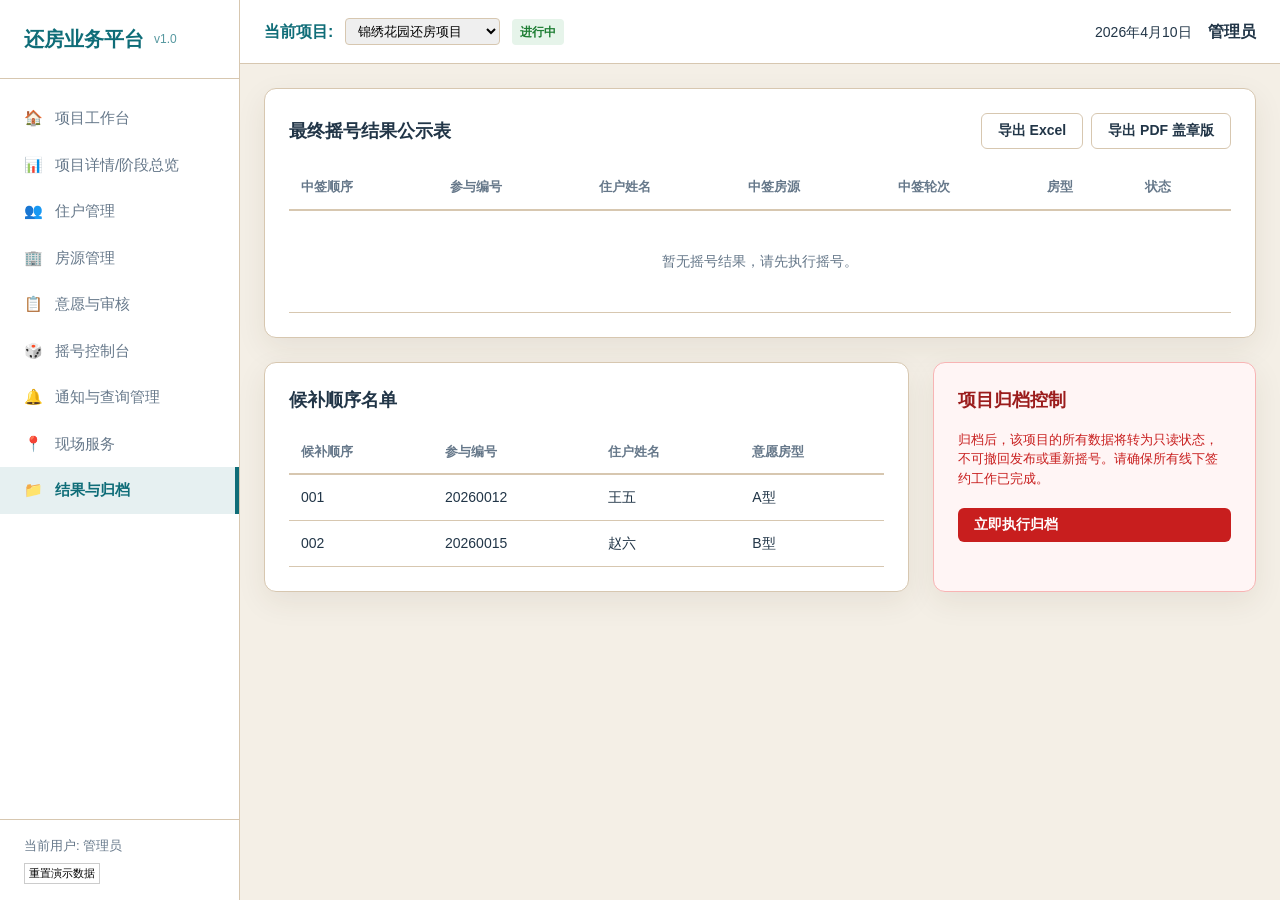
==== prototype/archive.html @ 86dc500d "添加策划方案和第一版原型" ====
<!DOCTYPE html>
<html lang="zh-CN">
<head>
  <meta charset="UTF-8">
  <meta name="viewport" content="width=device-width, initial-scale=1.0">
  <title>结果与归档 - 还房业务平台</title>
  <link rel="stylesheet" href="assets/css/style.css">
</head>
<body>
  <div class="sidebar"></div>
  <div class="main">
    <div class="top-bar"></div>
    <div class="content">
      <div class="card">
        <div class="card-title">
          <span>最终摇号结果公示表</span>
          <div class="flex gap-2">
            <button class="btn btn-secondary">导出 Excel</button>
            <button class="btn btn-secondary">导出 PDF 盖章版</button>
          </div>
        </div>
        
        <div class="table-container">
          <table id="final-results-table">
            <thead>
              <tr>
                <th>中签顺序</th>
                <th>参与编号</th>
                <th>住户姓名</th>
                <th>中签房源</th>
                <th>中签轮次</th>
                <th>房型</th>
                <th>状态</th>
              </tr>
            </thead>
            <tbody>
              <!-- Results will be rendered here -->
            </tbody>
          </table>
        </div>
      </div>

      <div style="display: grid; grid-template-columns: 2fr 1fr; gap: 24px;">
        <div class="card">
          <div class="card-title">候补顺序名单</div>
          <table style="font-size: 13px;">
            <thead>
              <tr>
                <th>候补顺序</th>
                <th>参与编号</th>
                <th>住户姓名</th>
                <th>意愿房型</th>
              </tr>
            </thead>
            <tbody>
              <tr><td>001</td><td>20260012</td><td>王五</td><td>A型</td></tr>
              <tr><td>002</td><td>20260015</td><td>赵六</td><td>B型</td></tr>
            </tbody>
          </table>
        </div>
        <div class="card" style="border-color: #f8b4b4; background: #fff5f5;">
          <div class="card-title" style="color: #9b1c1c;">项目归档控制</div>
          <p style="font-size: 13px; color: #c81e1e; margin-bottom: 20px;">
            归档后，该项目的所有数据将转为只读状态，不可撤回发布或重新摇号。请确保所有线下签约工作已完成。
          </p>
          <button class="btn btn-primary" style="background: #c81e1e; width: 100%;" onclick="archiveProject()" id="archive-btn">立即执行归档</button>
        </div>
      </div>
    </div>
  </div>

  <script src="assets/js/app.js"></script>
  <script>
    function archiveProject() {
      if (!confirm('确认归档项目？归档后将不可修改数据。')) return;
      PrototypeState.data.archivedState = true;
      PrototypeState.data.projects.find(p => p.id === PrototypeState.data.currentProjectId).status = '已归档';
      PrototypeState.save();
      location.reload();
    }

    document.addEventListener('DOMContentLoaded', () => {
      UI.renderSidebar('archive');
      UI.renderTopBar();

      const results = PrototypeState.data.lotteryResults || [];
      const tbody = document.querySelector('#final-results-table tbody');
      const isArchived = PrototypeState.data.archivedState;

      if (isArchived) {
        const btn = document.getElementById('archive-btn');
        btn.textContent = '项目已归档';
        btn.disabled = true;
        btn.style.background = '#ccc';
      }

      if (results.length === 0) {
        tbody.innerHTML = '<tr><td colspan="7" style="text-align: center; padding: 40px; color: var(--muted);">暂无摇号结果，请先执行摇号。</td></tr>';
      } else {
        tbody.innerHTML = results.map((r, i) => `
          <tr>
            <td>${(i + 1).toString().padStart(3, '0')}</td>
            <td style="font-family: monospace;">${r.householdId}</td>
            <td>${r.name}</td>
            <td style="font-weight: 700;">${r.unit}</td>
            <td>${r.round}轮</td>
            <td>${r.unit.startsWith('1') ? 'A型' : 'B型'}</td>
            <td><span class="badge badge-success">已中签</span></td>
          </tr>
        `).join('');
      }
    });
  </script>
</body>
</html>
---- prototype/assets/css/style.css ----
:root {
  --bg: #f4efe6;
  --paper: rgba(255, 251, 245, 0.96);
  --ink: #213547;
  --muted: #66788a;
  --line: #d7c7b0;
  --accent: #0f6d78;
  --accent-soft: rgba(15, 109, 120, 0.1);
  --gold: #b9873d;
  --gold-soft: rgba(185, 135, 61, 0.1);
  --shadow: 0 10px 30px rgba(58, 46, 28, 0.08);
  --radius: 12px;
  --sidebar-width: 240px;
}

* {
  box-sizing: border-box;
  margin: 0;
  padding: 0;
}

body {
  font-family: "PingFang SC", "Hiragino Sans GB", "Microsoft YaHei", sans-serif;
  color: var(--ink);
  background: var(--bg);
  line-height: 1.5;
  display: flex;
  min-height: 100vh;
}

/* Sidebar */
.sidebar {
  width: var(--sidebar-width);
  background: #fff;
  border-right: 1px solid var(--line);
  display: flex;
  flex-direction: column;
  position: fixed;
  height: 100vh;
  z-index: 100;
}

.sidebar-header {
  padding: 24px;
  border-bottom: 1px solid var(--line);
}

.sidebar-logo {
  font-size: 20px;
  font-weight: 700;
  color: var(--accent);
  display: flex;
  align-items: center;
  gap: 10px;
}

.sidebar-nav {
  flex: 1;
  padding: 16px 0;
  overflow-y: auto;
}

.nav-item {
  display: flex;
  align-items: center;
  gap: 12px;
  padding: 12px 24px;
  color: var(--muted);
  text-decoration: none;
  font-size: 15px;
  transition: all 0.2s;
}

.nav-item:hover {
  background: var(--accent-soft);
  color: var(--accent);
}

.nav-item.active {
  background: var(--accent-soft);
  color: var(--accent);
  font-weight: 600;
  border-right: 4px solid var(--accent);
}

.sidebar-footer {
  padding: 16px 24px;
  border-top: 1px solid var(--line);
  font-size: 13px;
  color: var(--muted);
}

/* Main Content */
.main {
  flex: 1;
  margin-left: var(--sidebar-width);
  display: flex;
  flex-direction: column;
}

.top-bar {
  height: 64px;
  background: #fff;
  border-bottom: 1px solid var(--line);
  display: flex;
  align-items: center;
  justify-content: space-between;
  padding: 0 24px;
  position: sticky;
  top: 0;
  z-index: 90;
}

.project-selector {
  display: flex;
  align-items: center;
  gap: 12px;
}

.content {
  padding: 24px;
  flex: 1;
}

/* Common UI Elements */
.card {
  background: #fff;
  border-radius: var(--radius);
  border: 1px solid var(--line);
  box-shadow: var(--shadow);
  padding: 24px;
  margin-bottom: 24px;
}

.card-title {
  font-size: 18px;
  font-weight: 700;
  margin-bottom: 16px;
  display: flex;
  align-items: center;
  justify-content: space-between;
}

.btn {
  padding: 8px 16px;
  border-radius: 6px;
  font-size: 14px;
  font-weight: 600;
  cursor: pointer;
  border: none;
  transition: all 0.2s;
  display: inline-flex;
  align-items: center;
  gap: 8px;
}

.btn-primary {
  background: var(--accent);
  color: #fff;
}

.btn-primary:hover {
  background: #0d5d67;
}

.btn-secondary {
  background: #fff;
  color: var(--ink);
  border: 1px solid var(--line);
}

.btn-secondary:hover {
  background: var(--bg);
}

.btn-gold {
  background: var(--gold);
  color: #fff;
}

.badge {
  padding: 4px 8px;
  border-radius: 4px;
  font-size: 12px;
  font-weight: 600;
}

.badge-success { background: #e6f4ea; color: #1e7e34; }
.badge-warning { background: #fff4e6; color: #d97706; }
.badge-danger { background: #fdf2f2; color: #9b1c1c; }
.badge-info { background: #eff6ff; color: #1e40af; }

.table-container {
  overflow-x: auto;
}

table {
  width: 100%;
  border-collapse: collapse;
}

th {
  text-align: left;
  padding: 12px;
  border-bottom: 2px solid var(--line);
  font-size: 13px;
  color: var(--muted);
  font-weight: 600;
}

td {
  padding: 12px;
  border-bottom: 1px solid var(--line);
  font-size: 14px;
}

/* Mobile Query View */
.mobile-view {
  max-width: 480px;
  margin: 0 auto;
  background: #f8f9fa;
  min-height: 100vh;
  box-shadow: 0 0 40px rgba(0,0,0,0.1);
}

/* Utilities */
.text-muted { color: var(--muted); }
.mt-4 { margin-top: 16px; }
.mb-4 { margin-bottom: 16px; }
.flex { display: flex; }
.items-center { align-items: center; }
.justify-between { justify-content: space-between; }
.gap-2 { gap: 8px; }
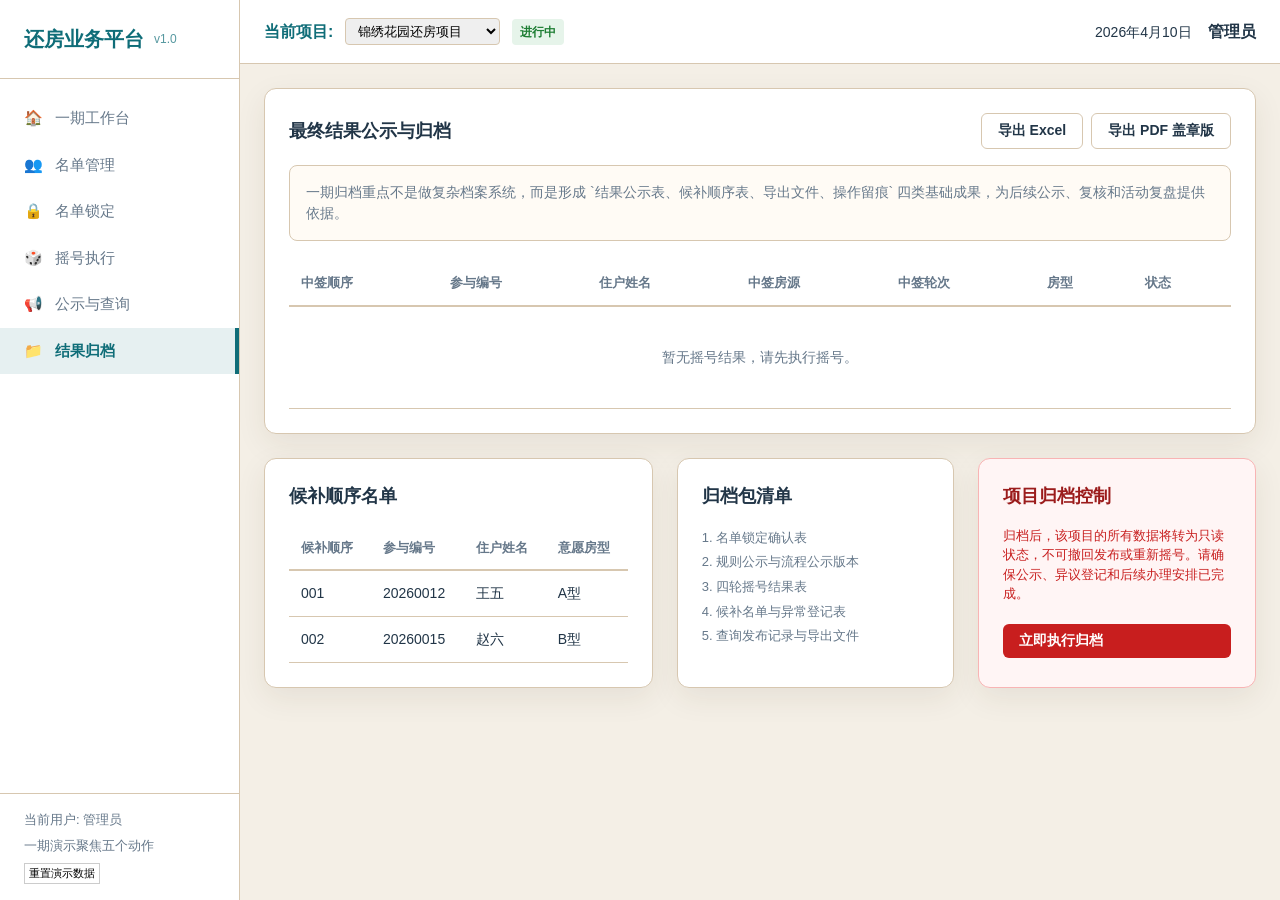
==== commit 8afda239: "重新整理系统原型" ====
--- a/prototype/archive.html
+++ b/prototype/archive.html
@@ -3,7 +3,7 @@
 <head>
   <meta charset="UTF-8">
   <meta name="viewport" content="width=device-width, initial-scale=1.0">
-  <title>结果与归档 - 还房业务平台</title>
+  <title>结果归档 - 还房活动一期原型</title>
   <link rel="stylesheet" href="assets/css/style.css">
 </head>
 <body>
@@ -13,11 +13,15 @@
     <div class="content">
       <div class="card">
         <div class="card-title">
-          <span>最终摇号结果公示表</span>
+          <span>最终结果公示与归档</span>
           <div class="flex gap-2">
             <button class="btn btn-secondary">导出 Excel</button>
             <button class="btn btn-secondary">导出 PDF 盖章版</button>
           </div>
+        </div>
+
+        <div style="background: var(--paper); border: 1px solid var(--line); border-radius: 8px; padding: 16px; margin-bottom: 20px; font-size: 14px; color: var(--muted);">
+          一期归档重点不是做复杂档案系统，而是形成 `结果公示表、候补顺序表、导出文件、操作留痕` 四类基础成果，为后续公示、复核和活动复盘提供依据。
         </div>
         
         <div class="table-container">
@@ -40,7 +44,7 @@
         </div>
       </div>
 
-      <div style="display: grid; grid-template-columns: 2fr 1fr; gap: 24px;">
+      <div style="display: grid; grid-template-columns: 1.4fr 1fr 1fr; gap: 24px;">
         <div class="card">
           <div class="card-title">候补顺序名单</div>
           <table style="font-size: 13px;">
@@ -58,10 +62,20 @@
             </tbody>
           </table>
         </div>
+        <div class="card">
+          <div class="card-title">归档包清单</div>
+          <div style="font-size: 13px; color: var(--muted); line-height: 1.9;">
+            <div>1. 名单锁定确认表</div>
+            <div>2. 规则公示与流程公示版本</div>
+            <div>3. 四轮摇号结果表</div>
+            <div>4. 候补名单与异常登记表</div>
+            <div>5. 查询发布记录与导出文件</div>
+          </div>
+        </div>
         <div class="card" style="border-color: #f8b4b4; background: #fff5f5;">
           <div class="card-title" style="color: #9b1c1c;">项目归档控制</div>
           <p style="font-size: 13px; color: #c81e1e; margin-bottom: 20px;">
-            归档后，该项目的所有数据将转为只读状态，不可撤回发布或重新摇号。请确保所有线下签约工作已完成。
+            归档后，该项目的所有数据将转为只读状态，不可撤回发布或重新摇号。请确保公示、异议登记和后续办理安排已完成。
           </p>
           <button class="btn btn-primary" style="background: #c81e1e; width: 100%;" onclick="archiveProject()" id="archive-btn">立即执行归档</button>
         </div>
@@ -104,7 +118,7 @@
             <td>${r.name}</td>
             <td style="font-weight: 700;">${r.unit}</td>
             <td>${r.round}轮</td>
-            <td>${r.unit.startsWith('1') ? 'A型' : 'B型'}</td>
+            <td>${PrototypeState.getRoundTypeLabel(r.round)}</td>
             <td><span class="badge badge-success">已中签</span></td>
           </tr>
         `).join('');
